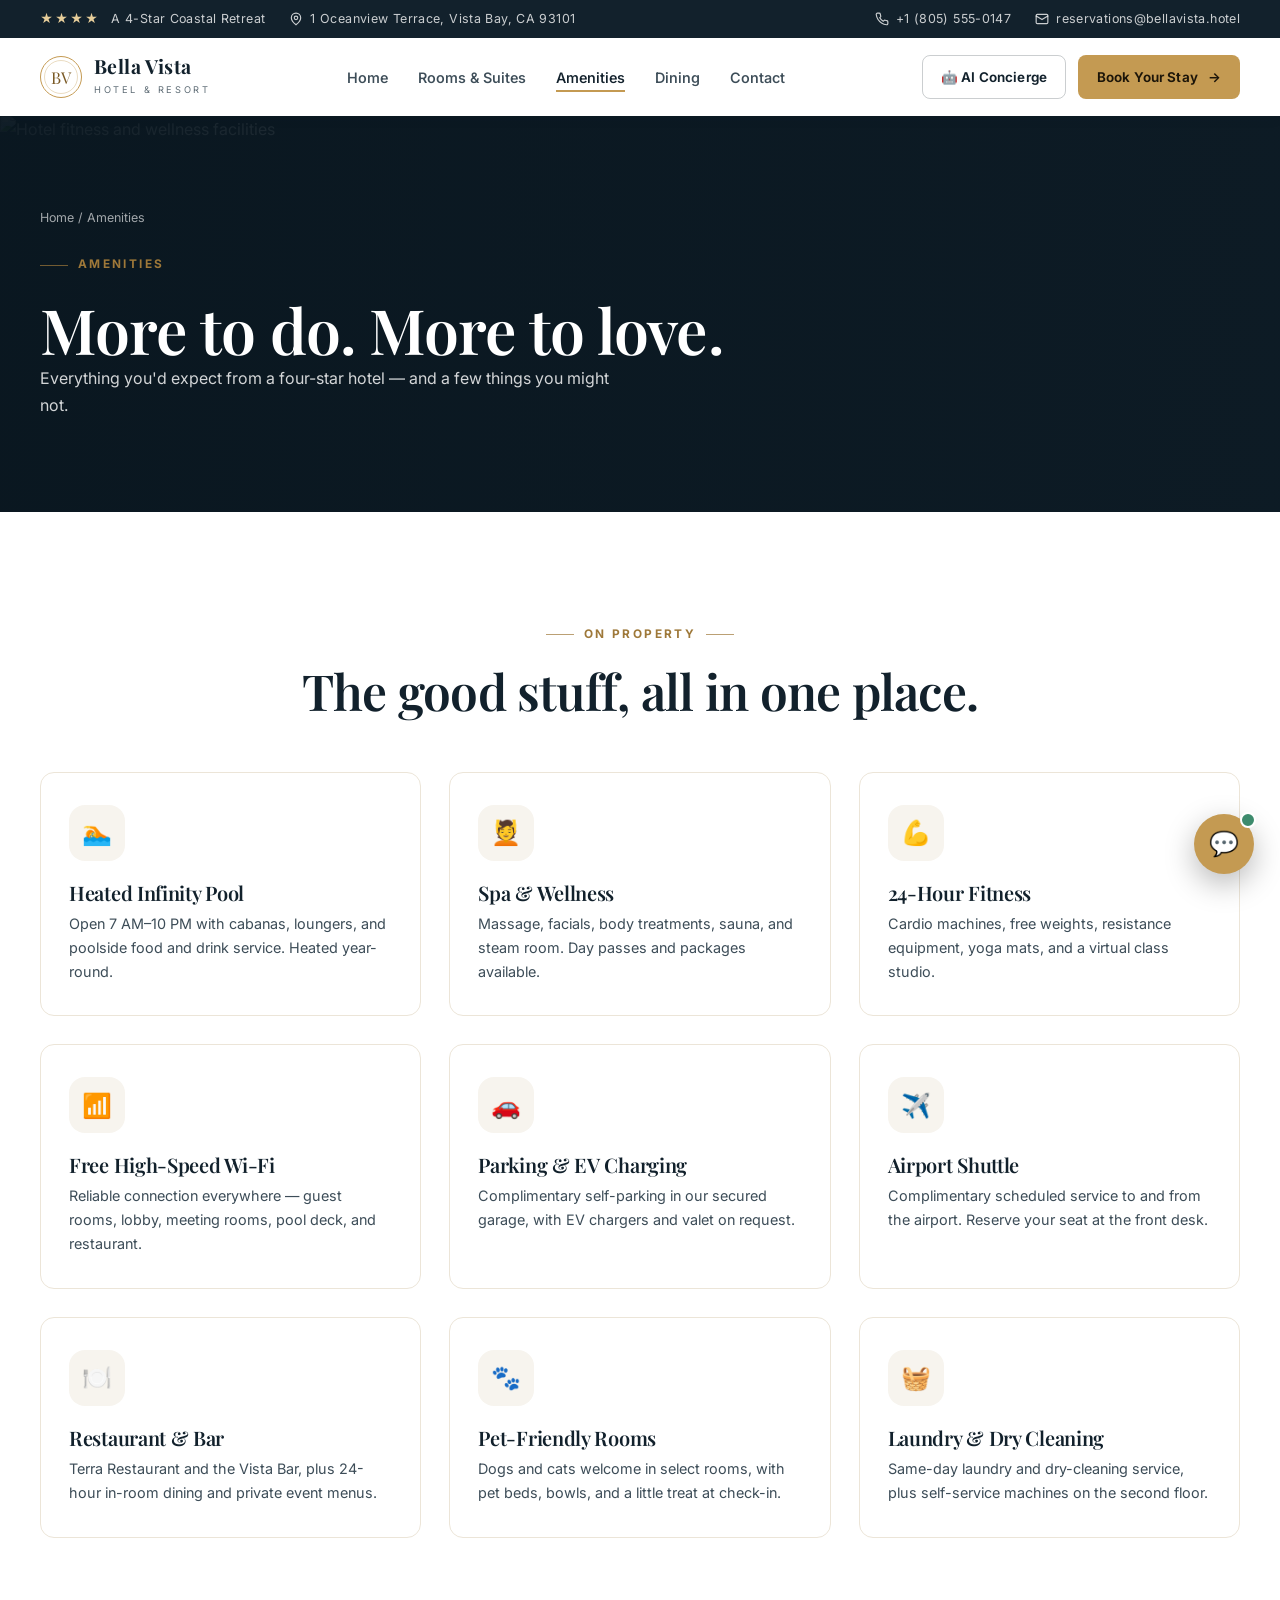
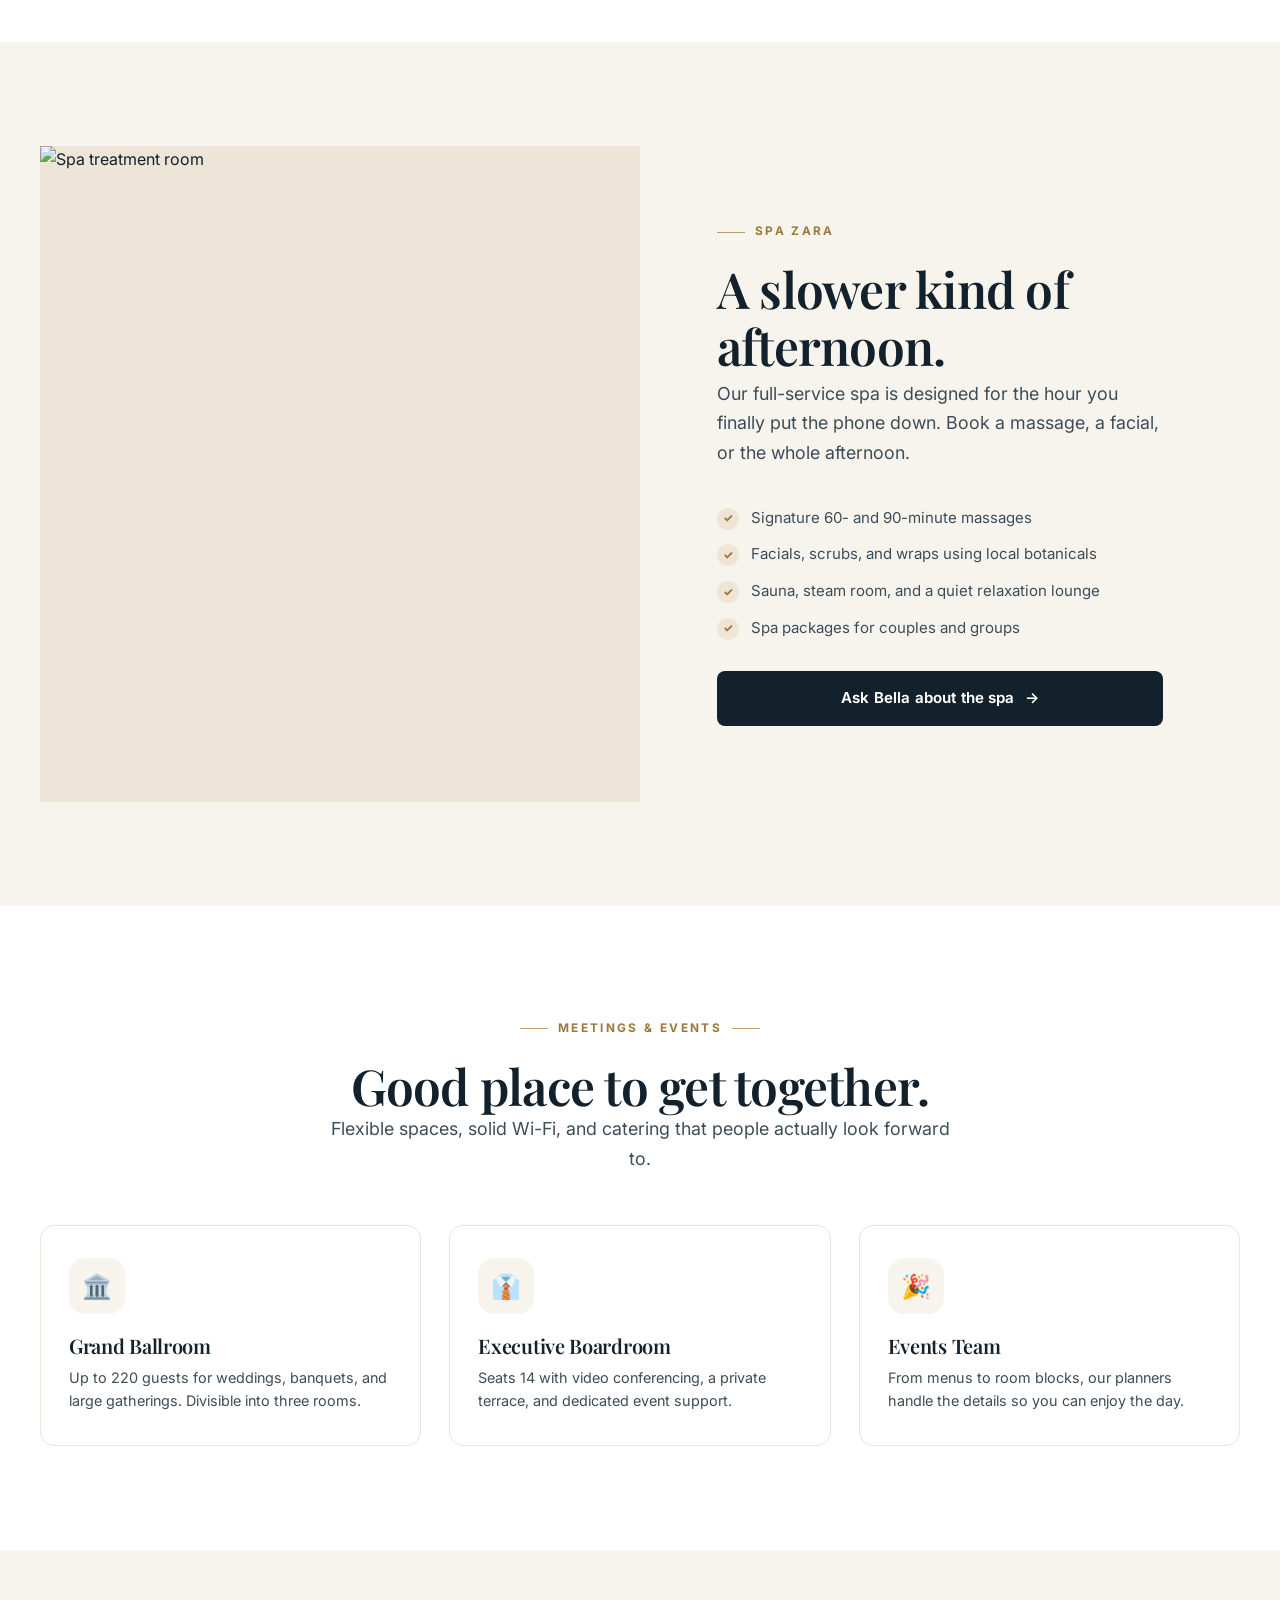
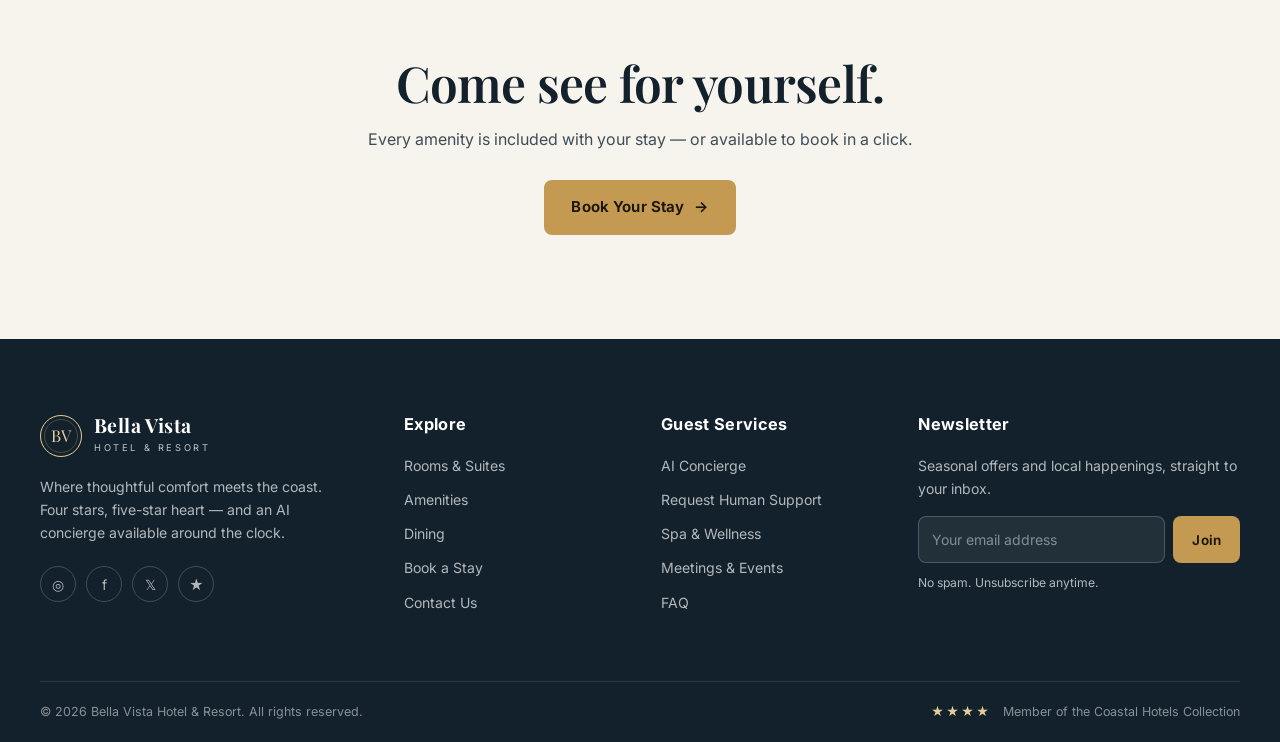
==== amenities.html @ 5a80ec60 "Build Bella Vista 4-star hotel site with AI concierge and booking wizard" ====
<!DOCTYPE html>
<html lang="en">
<head>
  <meta charset="UTF-8">
  <meta name="viewport" content="width=device-width, initial-scale=1.0">
  <meta name="description" content="Bella Vista amenities: infinity pool, spa, fitness, dining, free Wi-Fi, parking, shuttle and more.">
  <meta name="theme-color" content="#12212c">
  <title>Amenities | Bella Vista Hotel</title>
  <link rel="preconnect" href="https://fonts.googleapis.com">
  <link rel="preconnect" href="https://fonts.gstatic.com" crossorigin>
  <link href="https://fonts.googleapis.com/css2?family=Inter:wght@400;500;600;700&family=Playfair+Display:ital,wght@0,500;0,600;0,700;1,500&display=swap" rel="stylesheet">
  <link rel="stylesheet" href="css/styles.css">
</head>
<body>

  <div id="site-header"></div>

  <main>
    <section class="page-hero">
      <div class="page-hero__media"><img src="https://images.unsplash.com/photo-1571902943202-507ec2618e8f?auto=format&fit=crop&w=2000&q=80" alt="Hotel fitness and wellness facilities"></div>
      <div class="wrap">
        <div class="breadcrumb"><a href="index.html">Home</a> / Amenities</div>
        <span class="eyebrow">Amenities</span>
        <h1>More to do. More to love.</h1>
        <p>Everything you'd expect from a four-star hotel — and a few things you might not.</p>
      </div>
    </section>

    <section class="section">
      <div class="wrap">
        <div class="section-head section-head--center reveal">
          <span class="eyebrow eyebrow--center">On property</span>
          <h2 class="section-title">The good stuff, all in one place.</h2>
        </div>
        <div class="grid grid--3">
          <div class="amenity-card reveal"><div class="ico">🏊</div><h3>Heated Infinity Pool</h3><p>Open 7 AM–10 PM with cabanas, loungers, and poolside food and drink service. Heated year-round.</p></div>
          <div class="amenity-card reveal"><div class="ico">💆</div><h3>Spa &amp; Wellness</h3><p>Massage, facials, body treatments, sauna, and steam room. Day passes and packages available.</p></div>
          <div class="amenity-card reveal"><div class="ico">💪</div><h3>24-Hour Fitness</h3><p>Cardio machines, free weights, resistance equipment, yoga mats, and a virtual class studio.</p></div>
          <div class="amenity-card reveal"><div class="ico">📶</div><h3>Free High-Speed Wi-Fi</h3><p>Reliable connection everywhere — guest rooms, lobby, meeting rooms, pool deck, and restaurant.</p></div>
          <div class="amenity-card reveal"><div class="ico">🚗</div><h3>Parking &amp; EV Charging</h3><p>Complimentary self-parking in our secured garage, with EV chargers and valet on request.</p></div>
          <div class="amenity-card reveal"><div class="ico">✈️</div><h3>Airport Shuttle</h3><p>Complimentary scheduled service to and from the airport. Reserve your seat at the front desk.</p></div>
          <div class="amenity-card reveal"><div class="ico">🍽️</div><h3>Restaurant &amp; Bar</h3><p>Terra Restaurant and the Vista Bar, plus 24-hour in-room dining and private event menus.</p></div>
          <div class="amenity-card reveal"><div class="ico">🐾</div><h3>Pet-Friendly Rooms</h3><p>Dogs and cats welcome in select rooms, with pet beds, bowls, and a little treat at check-in.</p></div>
          <div class="amenity-card reveal"><div class="ico">🧺</div><h3>Laundry &amp; Dry Cleaning</h3><p>Same-day laundry and dry-cleaning service, plus self-service machines on the second floor.</p></div>
        </div>
      </div>
    </section>

    <section class="section section--cream">
      <div class="wrap split">
        <div class="split__media reveal"><img src="https://images.unsplash.com/photo-1544148103-0773bf10d330?auto=format&fit=crop&w=1400&q=80" alt="Spa treatment room"></div>
        <div class="split__body reveal">
          <span class="eyebrow">Spa Zara</span>
          <h2 class="section-title">A slower kind of afternoon.</h2>
          <p class="lead">Our full-service spa is designed for the hour you finally put the phone down. Book a massage, a facial, or the whole afternoon.</p>
          <ul class="check-list">
            <li>Signature 60- and 90-minute massages</li>
            <li>Facials, scrubs, and wraps using local botanicals</li>
            <li>Sauna, steam room, and a quiet relaxation lounge</li>
            <li>Spa packages for couples and groups</li>
          </ul>
          <button class="btn btn--ink" data-chat-open>Ask Bella about the spa <span class="arrow">→</span></button>
        </div>
      </div>
    </section>

    <section class="section">
      <div class="wrap">
        <div class="section-head section-head--center reveal">
          <span class="eyebrow eyebrow--center">Meetings &amp; events</span>
          <h2 class="section-title">Good place to get together.</h2>
          <p class="lead mx-auto">Flexible spaces, solid Wi-Fi, and catering that people actually look forward to.</p>
        </div>
        <div class="grid grid--3">
          <div class="amenity-card reveal"><div class="ico">🏛️</div><h3>Grand Ballroom</h3><p>Up to 220 guests for weddings, banquets, and large gatherings. Divisible into three rooms.</p></div>
          <div class="amenity-card reveal"><div class="ico">👔</div><h3>Executive Boardroom</h3><p>Seats 14 with video conferencing, a private terrace, and dedicated event support.</p></div>
          <div class="amenity-card reveal"><div class="ico">🎉</div><h3>Events Team</h3><p>From menus to room blocks, our planners handle the details so you can enjoy the day.</p></div>
        </div>
      </div>
    </section>

    <section class="section cta-band">
      <div class="wrap reveal">
        <h2 class="section-title">Come see for yourself.</h2>
        <p>Every amenity is included with your stay — or available to book in a click.</p>
        <a href="booking.html" class="btn btn--gold">Book Your Stay <span class="arrow">→</span></a>
      </div>
    </section>
  </main>

  <div id="site-footer"></div>
  <script src="js/site.js"></script>
  <script src="js/chat.js"></script>
</body>
</html>
---- css/styles.css ----
/* ==========================================================================
   Bella Vista Hotel — Core Stylesheet
   Standalone, dependency-free. Tweak the tokens in :root to rebrand.
   ========================================================================== */

:root {
  /* Brand palette */
  --ink: #12212c;
  --ink-soft: #3d4d58;
  --muted: #5f6d76;
  --gold: #c49a52;
  --gold-light: #e6cd9a;
  --gold-dark: #9e7839;
  --cream: #f7f4ee;
  --cream-dark: #ece5d8;
  --white: #ffffff;
  --teal: #3f6f73;
  --teal-dark: #285055;
  --danger: #b4483f;
  --success: #3d8b6d;

  /* Structure */
  --shadow-sm: 0 2px 12px rgba(18, 33, 44, .07);
  --shadow-md: 0 12px 40px rgba(18, 33, 44, .12);
  --shadow-lg: 0 28px 70px rgba(18, 33, 44, .18);
  --radius: 14px;
  --radius-sm: 8px;
  --wrap: 1200px;
  --nav-h: 78px;

  /* Type */
  --serif: "Playfair Display", "Iowan Old Style", Georgia, "Times New Roman", serif;
  --sans: "Inter", -apple-system, BlinkMacSystemFont, "Segoe UI", Roboto, Helvetica, Arial, sans-serif;
}

/* ---------- Reset & base ---------- */
*, *::before, *::after { box-sizing: border-box; }
html { scroll-behavior: smooth; scroll-padding-top: var(--nav-h); }
body {
  margin: 0;
  font-family: var(--sans);
  color: var(--ink);
  background: var(--white);
  line-height: 1.65;
  -webkit-font-smoothing: antialiased;
}
img { display: block; max-width: 100%; height: auto; }
a { color: inherit; text-decoration: none; }
button, input, select, textarea { font: inherit; color: inherit; }
button { cursor: pointer; }
ul { margin: 0; padding: 0; list-style: none; }
:focus-visible { outline: 3px solid var(--gold); outline-offset: 3px; }

.wrap { width: min(calc(100% - 48px), var(--wrap)); margin-inline: auto; }
.section { padding: 104px 0; }
.section--tight { padding: 76px 0; }
.section--cream { background: var(--cream); }
.section--ink { background: var(--ink); color: var(--white); }
.section--ink .eyebrow { color: var(--gold-light); }
.section--ink .section-title { color: var(--white); }
.section--ink p { color: rgba(255,255,255,.74); }

/* ---------- Typography ---------- */
h1, h2, h3, h4, .serif { font-family: var(--serif); font-weight: 600; line-height: 1.16; margin: 0; letter-spacing: -.015em; }
h1 { font-size: clamp(2.8rem, 6vw, 5rem); }
h2 { font-size: clamp(2rem, 4vw, 3.1rem); }
h3 { font-size: 1.5rem; }
h4 { font-size: 1.18rem; }
p { margin: 0 0 1rem; }
.eyebrow {
  display: inline-flex; align-items: center; gap: 10px;
  font-size: .74rem; font-weight: 700; letter-spacing: .2em; text-transform: uppercase;
  color: var(--gold-dark); margin-bottom: 18px;
}
.eyebrow::before { content: ""; width: 28px; height: 1px; background: currentColor; opacity: .7; }
.eyebrow--center::after { content: ""; width: 28px; height: 1px; background: currentColor; opacity: .7; }
.lead { font-size: 1.12rem; color: var(--ink-soft); max-width: 640px; }
.text-center { text-align: center; }
.mx-auto { margin-inline: auto; }
.section-head { max-width: 680px; margin-bottom: 52px; }
.section-head--center { margin-inline: auto; text-align: center; }
.section-title { color: var(--ink); }

/* ---------- Buttons ---------- */
.btn {
  display: inline-flex; align-items: center; justify-content: center; gap: 10px;
  padding: 14px 26px; border-radius: var(--radius-sm); border: 1px solid transparent;
  font-weight: 650; font-size: .94rem; letter-spacing: .01em;
  transition: transform .2s ease, box-shadow .2s ease, background .2s ease, color .2s ease, border-color .2s ease;
  white-space: nowrap;
}
.btn:hover { transform: translateY(-2px); }
.btn--gold { background: var(--gold); color: #1c1509; }
.btn--gold:hover { background: var(--gold-light); box-shadow: 0 10px 26px rgba(196,154,82,.38); }
.btn--ink { background: var(--ink); color: #fff; }
.btn--ink:hover { background: var(--teal-dark); box-shadow: var(--shadow-md); }
.btn--outline { border-color: rgba(18,33,44,.22); background: transparent; color: var(--ink); }
.btn--outline:hover { border-color: var(--gold); color: var(--gold-dark); }
.btn--light { background: #fff; color: var(--ink); }
.btn--light:hover { box-shadow: var(--shadow-md); }
.btn--ghost-light { border-color: rgba(255,255,255,.45); color: #fff; background: transparent; }
.btn--ghost-light:hover { background: rgba(255,255,255,.12); }
.btn--block { width: 100%; }
.btn--sm { padding: 10px 18px; font-size: .84rem; }
.btn .arrow { transition: transform .2s ease; }
.btn:hover .arrow { transform: translateX(4px); }

/* ---------- Header ---------- */
.site-header { position: sticky; top: 0; z-index: 100; background: var(--white); box-shadow: var(--shadow-sm); }
.topbar { background: var(--ink); color: rgba(255,255,255,.78); font-size: .78rem; letter-spacing: .03em; }
.topbar .wrap { display: flex; align-items: center; justify-content: space-between; min-height: 38px; gap: 16px; }
.topbar a:hover { color: var(--gold-light); }
.topbar-list { display: flex; align-items: center; gap: 24px; }
.topbar-list span, .topbar-list a { display: inline-flex; align-items: center; gap: 7px; }
.topbar .stars { color: var(--gold-light); letter-spacing: 2px; }
.navbar { height: var(--nav-h); display: flex; align-items: center; justify-content: space-between; gap: 24px; }
.logo { display: inline-flex; align-items: center; gap: 12px; flex-shrink: 0; }
.logo-mark {
  width: 42px; height: 42px; border: 1.5px solid var(--gold); border-radius: 50%;
  display: grid; place-items: center; font-family: var(--serif); font-size: 1.02rem; color: #7a5a26;
  position: relative;
}
.logo-mark::after { content: ""; position: absolute; inset: 3px; border: 1px solid rgba(196,154,82,.35); border-radius: 50%; }
.logo-text strong { display: block; font-family: var(--serif); font-size: 1.22rem; line-height: 1; letter-spacing: .02em; }
.logo-text small { display: block; font-size: .58rem; letter-spacing: .28em; text-transform: uppercase; color: var(--muted); margin-top: 5px; }
.nav-links { display: flex; align-items: center; gap: 30px; }
.nav-links a { font-size: .9rem; font-weight: 550; color: var(--ink-soft); position: relative; padding: 6px 0; }
.nav-links a::after { content: ""; position: absolute; left: 0; bottom: 0; height: 2px; width: 0; background: var(--gold); transition: width .25s ease; }
.nav-links a:hover, .nav-links a.active { color: var(--ink); }
.nav-links a:hover::after, .nav-links a.active::after { width: 100%; }
.nav-actions { display: flex; align-items: center; gap: 12px; }
.nav-toggle { display: none; background: none; border: 0; padding: 8px; }
.nav-toggle span { display: block; width: 24px; height: 2px; background: var(--ink); margin: 5px 0; transition: .25s; }

/* ---------- Hero ---------- */
.hero { position: relative; min-height: 660px; display: flex; align-items: center; color: #fff; overflow: hidden; }
.hero__media { position: absolute; inset: 0; z-index: 0; }
.hero__media img { width: 100%; height: 100%; object-fit: cover; }
.hero__media::after { content: ""; position: absolute; inset: 0; background: linear-gradient(90deg, rgba(9,22,31,.82) 0%, rgba(9,22,31,.5) 48%, rgba(9,22,31,.18) 100%), linear-gradient(0deg, rgba(9,22,31,.5), transparent 55%); }
.hero__inner { position: relative; z-index: 1; width: 100%; padding: 90px 0 150px; }
.hero h1 { max-width: 760px; color: #fff; text-shadow: 0 2px 20px rgba(0,0,0,.2); }
.hero h1 em { font-style: italic; color: var(--gold-light); }
.hero .lead { color: rgba(255,255,255,.85); margin: 22px 0 32px; max-width: 560px; }
.hero .eyebrow { color: var(--gold-light); }
.hero-actions { display: flex; align-items: center; gap: 14px; flex-wrap: wrap; }
.hero-note { display: inline-flex; align-items: center; gap: 10px; margin-top: 26px; font-size: .84rem; color: rgba(255,255,255,.82); }

/* Quick booking bar */
.bookbar { position: relative; z-index: 3; margin-top: -74px; }
.bookbar__card {
  background: #fff; border-radius: var(--radius); box-shadow: var(--shadow-lg);
  padding: 26px 30px; display: grid; grid-template-columns: 1fr 1fr 1fr 1.15fr auto; gap: 22px; align-items: end;
}
.field { display: flex; flex-direction: column; gap: 7px; min-width: 0; }
.field label { font-size: .72rem; font-weight: 700; text-transform: uppercase; letter-spacing: .12em; color: var(--muted); }
.field input, .field select, .field textarea {
  width: 100%; border: 1px solid var(--cream-dark); background: var(--cream); border-radius: var(--radius-sm);
  padding: 12px 14px; font-size: .92rem; outline: none; transition: border-color .2s, box-shadow .2s, background .2s;
}
.field input:focus, .field select:focus, .field textarea:focus { border-color: var(--gold); background: #fff; box-shadow: 0 0 0 3px rgba(196,154,82,.14); }
.field select { appearance: none; background-image: url("data:image/svg+xml,%3Csvg xmlns='http://www.w3.org/2000/svg' width='12' height='8' viewBox='0 0 12 8'%3E%3Cpath d='M1 1l5 5 5-5' stroke='%237b8891' stroke-width='1.6' fill='none'/%3E%3C/svg%3E"); background-repeat: no-repeat; background-position: right 14px center; padding-right: 36px; }

/* ---------- Feature/value strip ---------- */
.value-strip { display: grid; grid-template-columns: repeat(4, 1fr); gap: 0; border: 1px solid var(--cream-dark); border-radius: var(--radius); overflow: hidden; }
.value-item { padding: 30px 26px; display: flex; align-items: center; gap: 16px; border-right: 1px solid var(--cream-dark); }
.value-item:last-child { border-right: 0; }
.value-item .ico { width: 46px; height: 46px; flex: 0 0 46px; border-radius: 50%; display: grid; place-items: center; background: rgba(196,154,82,.12); color: var(--gold-dark); font-size: 1.2rem; }
.value-item strong { display: block; font-size: .95rem; }
.value-item small { color: var(--muted); font-size: .78rem; }

/* ---------- Room cards ---------- */
.grid { display: grid; gap: 28px; }
.grid--3 { grid-template-columns: repeat(3, 1fr); }
.grid--2 { grid-template-columns: repeat(2, 1fr); }
.grid--4 { grid-template-columns: repeat(4, 1fr); }
.room-card { background: #fff; border: 1px solid var(--cream-dark); border-radius: var(--radius); overflow: hidden; box-shadow: var(--shadow-sm); transition: transform .3s ease, box-shadow .3s ease; display: flex; flex-direction: column; }
.room-card:hover { transform: translateY(-6px); box-shadow: var(--shadow-md); }
.room-card__media { position: relative; height: 230px; overflow: hidden; background: var(--cream-dark); }
.room-card__media img { width: 100%; height: 100%; object-fit: cover; transition: transform .6s ease; }
.room-card:hover .room-card__media img { transform: scale(1.06); }
.room-tag { position: absolute; top: 14px; left: 14px; background: rgba(18,33,44,.86); color: #fff; font-size: .68rem; letter-spacing: .1em; text-transform: uppercase; padding: 7px 11px; border-radius: 30px; backdrop-filter: blur(6px); }
.room-tag--gold { background: var(--gold); color: #1c1509; }
.room-card__body { padding: 24px; display: flex; flex-direction: column; flex: 1; }
.room-card__meta { display: flex; align-items: center; gap: 16px; color: var(--muted); font-size: .78rem; margin: 12px 0 14px; flex-wrap: wrap; }
.room-card__meta span { display: inline-flex; align-items: center; gap: 6px; }
.room-card__body p { color: var(--ink-soft); font-size: .9rem; }
.room-features { display: flex; flex-wrap: wrap; gap: 8px; margin: 4px 0 20px; }
.room-features li { font-size: .72rem; color: var(--teal-dark); background: rgba(63,111,115,.09); padding: 5px 10px; border-radius: 20px; }
.room-card__foot { margin-top: auto; padding-top: 18px; border-top: 1px solid var(--cream-dark); display: flex; align-items: end; justify-content: space-between; gap: 12px; }
.price small { display: block; font-size: .72rem; color: var(--muted); }
.price strong { font-family: var(--serif); font-size: 1.65rem; color: var(--ink); line-height: 1; }
.price strong span { font-family: var(--sans); font-size: .78rem; font-weight: 500; color: var(--muted); }

/* ---------- Amenities ---------- */
.amenity-card { background: #fff; border: 1px solid var(--cream-dark); border-radius: var(--radius); padding: 32px 28px; transition: .3s; }
.amenity-card:hover { border-color: var(--gold-light); transform: translateY(-4px); box-shadow: var(--shadow-md); }
.amenity-card .ico { width: 56px; height: 56px; border-radius: 16px; display: grid; place-items: center; background: var(--cream); color: var(--gold-dark); font-size: 1.5rem; margin-bottom: 20px; }
.amenity-card h3 { font-size: 1.25rem; margin-bottom: 8px; }
.amenity-card p { color: var(--ink-soft); font-size: .9rem; margin: 0; }

/* Split feature */
.split { display: grid; grid-template-columns: 1fr 1fr; gap: 0; align-items: stretch; }
.split__media { min-height: 460px; position: relative; overflow: hidden; background: var(--cream-dark); }
.split__media img { position: absolute; inset: 0; width: 100%; height: 100%; object-fit: cover; }
.split__body { padding: clamp(40px, 6vw, 84px); display: flex; flex-direction: column; justify-content: center; }
.split__body .lead { margin-top: 4px; }
.check-list { margin: 22px 0 30px; display: grid; gap: 12px; }
.check-list li { display: flex; gap: 12px; align-items: flex-start; color: var(--ink-soft); font-size: .94rem; }
.check-list li::before { content: "✓"; flex: 0 0 22px; height: 22px; border-radius: 50%; background: rgba(196,154,82,.16); color: var(--gold-dark); display: grid; place-items: center; font-size: .72rem; font-weight: 800; margin-top: 2px; }

/* ---------- Stats ---------- */
.stats { display: grid; grid-template-columns: repeat(4, 1fr); gap: 20px; text-align: center; }
.stat strong { font-family: var(--serif); font-size: 2.8rem; color: var(--gold-light); display: block; line-height: 1; }
.stat span { font-size: .78rem; text-transform: uppercase; letter-spacing: .14em; color: rgba(255,255,255,.7); }

/* ---------- Testimonials ---------- */
.testimonial-slider { position: relative; max-width: 820px; margin-inline: auto; }
.testimonial { display: none; text-align: center; padding: 20px; }
.testimonial.is-active { display: block; animation: fadeUp .5s ease; }
.testimonial .quote-mark { font-family: var(--serif); font-size: 4rem; color: var(--gold-light); line-height: .6; }
.testimonial blockquote { font-family: var(--serif); font-size: clamp(1.2rem, 2.4vw, 1.7rem); font-style: italic; margin: 18px 0 26px; color: #fff; }
.testimonial .who { display: flex; align-items: center; justify-content: center; gap: 14px; }
.testimonial .avatar { width: 48px; height: 48px; border-radius: 50%; background: var(--gold); color: #1c1509; display: grid; place-items: center; font-weight: 700; font-family: var(--serif); }
.testimonial .who strong { display: block; font-size: .92rem; }
.testimonial .who small { color: rgba(255,255,255,.6); font-size: .78rem; }
.slider-dots { display: flex; justify-content: center; gap: 10px; margin-top: 34px; }
.slider-dots button { width: 9px; height: 9px; border-radius: 50%; border: 0; background: rgba(255,255,255,.3); padding: 0; transition: .25s; }
.slider-dots button.is-active { background: var(--gold); width: 26px; border-radius: 5px; }

/* ---------- Concierge / AI band ---------- */
.concierge { background: linear-gradient(135deg, var(--teal-dark), var(--ink)); color: #fff; position: relative; overflow: hidden; }
.concierge::before { content: ""; position: absolute; width: 420px; height: 420px; border-radius: 50%; background: radial-gradient(circle, rgba(196,154,82,.16), transparent 68%); right: -80px; top: -120px; }
.concierge .wrap { position: relative; display: grid; grid-template-columns: 1fr 1fr; gap: 60px; align-items: center; }
.chat-preview { background: rgba(255,255,255,.06); border: 1px solid rgba(255,255,255,.16); border-radius: 18px; padding: 20px; backdrop-filter: blur(10px); box-shadow: var(--shadow-lg); }
.chat-preview__head { display: flex; align-items: center; gap: 12px; padding-bottom: 14px; border-bottom: 1px solid rgba(255,255,255,.12); margin-bottom: 16px; }
.bot-avatar { width: 38px; height: 38px; border-radius: 50%; background: var(--gold); color: #1c1509; display: grid; place-items: center; font-weight: 800; flex-shrink: 0; }
.chat-preview__head strong { display: block; font-size: .9rem; }
.chat-preview__head small { color: var(--success); font-size: .7rem; display: flex; align-items: center; gap: 5px; }
.chat-preview__head small::before { content: ""; width: 6px; height: 6px; border-radius: 50%; background: var(--success); }
.bubble { max-width: 82%; padding: 11px 15px; border-radius: 14px; font-size: .86rem; margin-bottom: 10px; line-height: 1.5; }
.bubble--bot { background: rgba(255,255,255,.12); border-bottom-left-radius: 4px; }
.bubble--user { background: var(--gold); color: #1c1509; margin-left: auto; border-bottom-right-radius: 4px; font-weight: 500; }
.concierge .feature-line { display: flex; align-items: center; gap: 12px; margin: 12px 0; color: rgba(255,255,255,.86); font-size: .92rem; }
.concierge .feature-line span { color: var(--gold-light); }

/* ---------- CTA banner ---------- */
.cta-band { background: var(--cream); text-align: center; }
.cta-band h2 { margin-bottom: 14px; }
.cta-band p { color: var(--ink-soft); margin-bottom: 28px; }

/* ---------- Forms ---------- */
.form-card { background: #fff; border: 1px solid var(--cream-dark); border-radius: var(--radius); padding: 36px; box-shadow: var(--shadow-sm); }
.form-card h2 { font-size: 1.5rem; }
.confirm-card h2 { font-size: 2.2rem; }
.form-row { display: grid; grid-template-columns: 1fr 1fr; gap: 18px; }
.form-row--3 { grid-template-columns: repeat(3, 1fr); }
.form-group { margin-bottom: 18px; }
.form-group label { display: block; font-size: .78rem; font-weight: 700; text-transform: uppercase; letter-spacing: .1em; color: var(--ink-soft); margin-bottom: 8px; }
.form-group input, .form-group select, .form-group textarea {
  width: 100%; border: 1px solid var(--cream-dark); border-radius: var(--radius-sm); background: var(--cream);
  padding: 12px 14px; outline: none; transition: .2s;
}
.form-group textarea { min-height: 130px; resize: vertical; }
.form-group input:focus, .form-group select:focus, .form-group textarea:focus { border-color: var(--gold); background: #fff; box-shadow: 0 0 0 3px rgba(196,154,82,.13); }
.form-hint { font-size: .76rem; color: var(--muted); margin-top: 6px; }
.form-error { color: var(--danger); font-size: .78rem; margin-top: 6px; display: none; }
.form-group.has-error input, .form-group.has-error select, .form-group.has-error textarea { border-color: var(--danger); background: #fff7f6; }
.form-group.has-error .form-error { display: block; }
.checkbox { display: flex; gap: 10px; align-items: flex-start; font-size: .84rem; color: var(--ink-soft); }
.checkbox input { margin-top: 3px; accent-color: var(--gold); }

/* ---------- Booking wizard ---------- */
.steps { display: flex; align-items: center; justify-content: center; gap: 8px; margin: 0 auto 40px; flex-wrap: wrap; }
.step { display: flex; align-items: center; gap: 9px; color: var(--muted); font-size: .8rem; font-weight: 650; }
.step b { width: 28px; height: 28px; border-radius: 50%; display: grid; place-items: center; background: var(--cream-dark); color: var(--muted); font-size: .78rem; }
.step.is-active { color: var(--ink); }
.step.is-active b { background: var(--gold); color: #1c1509; }
.step.is-done b { background: var(--success); color: #fff; }
.step-line { width: 36px; height: 1px; background: var(--cream-dark); }
.wizard { max-width: 920px; margin-inline: auto; }
.wizard-panel { display: none; }
.wizard-panel.is-active { display: block; animation: fadeUp .35s ease; }
.room-choice { display: grid; gap: 12px; margin-top: 8px; }
.room-choice label { display: flex; gap: 16px; align-items: center; border: 1px solid var(--cream-dark); border-radius: var(--radius-sm); padding: 14px 16px; cursor: pointer; transition: .2s; }
.room-choice label:hover { border-color: var(--gold-light); background: var(--cream); }
.room-choice label:has(input:checked) { border-color: var(--gold); background: rgba(196,154,82,.07); box-shadow: 0 0 0 2px rgba(196,154,82,.16); }
.room-choice input { accent-color: var(--gold); width: 18px; height: 18px; }
.room-choice img { width: 76px; height: 60px; object-fit: cover; border-radius: 6px; }
.room-choice .rc-info { flex: 1; }
.room-choice .rc-info strong { display: block; font-size: .95rem; }
.room-choice .rc-info small { color: var(--muted); }
.room-choice .rc-price { font-family: var(--serif); font-size: 1.25rem; color: var(--gold-dark); white-space: nowrap; }
.wizard-actions { display: flex; justify-content: space-between; gap: 12px; margin-top: 30px; padding-top: 24px; border-top: 1px solid var(--cream-dark); }
.summary-box { background: var(--cream); border-radius: var(--radius-sm); padding: 20px 22px; margin-bottom: 22px; }
.summary-box h4 { margin-bottom: 12px; }
.summary-line { display: flex; justify-content: space-between; padding: 6px 0; font-size: .88rem; border-bottom: 1px dashed var(--cream-dark); }
.summary-line:last-child { border-bottom: 0; }
.summary-line span:first-child { color: var(--muted); }
.summary-line.total { font-size: 1.05rem; font-weight: 700; padding-top: 12px; }
.summary-line.total span:last-child { color: var(--gold-dark); font-family: var(--serif); font-size: 1.35rem; }
.confirm-card { text-align: center; padding: 48px 36px; }
.confirm-icon { width: 76px; height: 76px; border-radius: 50%; background: rgba(61,139,109,.12); color: var(--success); display: grid; place-items: center; font-size: 2rem; margin: 0 auto 20px; }
.ref-code { display: inline-block; font-family: monospace; font-size: 1.1rem; letter-spacing: .12em; background: var(--cream); border: 1px dashed var(--gold); color: var(--gold-dark); padding: 10px 18px; border-radius: 6px; margin: 12px 0 22px; }

/* ---------- Page hero (inner pages) ---------- */
.page-hero { position: relative; padding: 92px 0 78px; color: #fff; background: var(--ink); overflow: hidden; }
.page-hero__media { position: absolute; inset: 0; }
.page-hero__media img { width: 100%; height: 100%; object-fit: cover; opacity: .42; }
.page-hero__media::after { content: ""; position: absolute; inset: 0; background: linear-gradient(90deg, rgba(9,22,31,.9), rgba(9,22,31,.55)); }
.page-hero .wrap { position: relative; }
.page-hero h1 { font-size: clamp(2.4rem, 5vw, 3.9rem); }
.page-hero p { color: rgba(255,255,255,.82); max-width: 600px; }
.breadcrumb { font-size: .78rem; color: rgba(255,255,255,.62); margin-bottom: 18px; }
.breadcrumb a:hover { color: var(--gold-light); }

/* ---------- Dining ---------- */
.dining-card { position: relative; border-radius: var(--radius); overflow: hidden; min-height: 420px; display: flex; align-items: flex-end; color: #fff; padding: 36px; background: var(--ink); }
.dining-card img { position: absolute; inset: 0; width: 100%; height: 100%; object-fit: cover; transition: transform .7s ease; }
.dining-card:hover img { transform: scale(1.05); }
.dining-card::after { content: ""; position: absolute; inset: 0; background: linear-gradient(0deg, rgba(9,22,31,.9), rgba(9,22,31,.1) 70%); }
.dining-card__body { position: relative; z-index: 1; max-width: 460px; }
.dining-card__body h2 { font-size: 1.9rem; margin-bottom: 10px; }
.dining-card__body p { color: rgba(255,255,255,.8); font-size: .9rem; }
.dining-card__tag { position: absolute; top: 24px; right: 24px; z-index: 1; background: var(--gold); color: #1c1509; font-size: .68rem; letter-spacing: .1em; text-transform: uppercase; padding: 7px 12px; border-radius: 30px; font-weight: 700; }

/* ---------- Contact ---------- */
.contact-grid { display: grid; grid-template-columns: .85fr 1.15fr; gap: 48px; }
.info-card { display: flex; gap: 16px; margin-bottom: 26px; }
.info-card .ico { flex: 0 0 46px; height: 46px; border-radius: 50%; background: rgba(196,154,82,.13); color: var(--gold-dark); display: grid; place-items: center; font-size: 1.15rem; }
.info-card strong { display: block; margin-bottom: 3px; }
.info-card p, .info-card a { color: var(--ink-soft); font-size: .9rem; margin: 0; }
.info-card a:hover { color: var(--gold-dark); }
.map-frame { width: 100%; height: 260px; border: 0; border-radius: var(--radius); filter: grayscale(.25); }

/* ---------- Footer ---------- */
.site-footer { background: var(--ink); color: rgba(255,255,255,.68); padding: 76px 0 0; font-size: .88rem; }
.footer-grid { display: grid; grid-template-columns: 1.5fr 1fr 1fr 1.2fr; gap: 44px; padding-bottom: 56px; }
.site-footer .logo-text strong { color: #fff; }
.site-footer .logo-text small { color: rgba(255,255,255,.75); }
.site-footer .logo-mark { color: var(--gold-light); border-color: var(--gold-light); }
.footer-grid h3 { color: #fff; font-size: 1.02rem; margin-bottom: 20px; font-family: var(--sans); font-weight: 700; letter-spacing: .02em; }
.footer-grid ul li { margin-bottom: 11px; }
.footer-grid ul a:hover { color: var(--gold-light); }
.footer-newsletter p { margin-bottom: 16px; }
.footer-newsletter .input-row { display: flex; gap: 8px; }
.footer-newsletter input { flex: 1; min-width: 0; border: 1px solid rgba(255,255,255,.2); background: rgba(255,255,255,.07); color: #fff; border-radius: var(--radius-sm); padding: 11px 13px; outline: none; }
.footer-newsletter input::placeholder { color: rgba(255,255,255,.45); }
.footer-newsletter input:focus { border-color: var(--gold); }
.socials { display: flex; gap: 10px; margin-top: 22px; }
.socials a { width: 36px; height: 36px; border: 1px solid rgba(255,255,255,.2); border-radius: 50%; display: grid; place-items: center; transition: .2s; }
.socials a:hover { background: var(--gold); color: #1c1509; border-color: var(--gold); }
.footer-bottom { border-top: 1px solid rgba(255,255,255,.1); padding: 20px 0; display: flex; justify-content: space-between; gap: 16px; flex-wrap: wrap; font-size: .78rem; color: rgba(255,255,255,.5); }
.footer-bottom .stars { color: var(--gold-light); letter-spacing: 2px; }

/* ---------- Chat widget ---------- */
.chat-fab {
  position: fixed; right: 26px; bottom: 26px; z-index: 200; width: 60px; height: 60px; border-radius: 50%;
  background: var(--gold); color: #1c1509; border: 0; box-shadow: 0 10px 30px rgba(0,0,0,.28);
  display: grid; place-items: center; font-size: 1.5rem; transition: transform .25s, box-shadow .25s;
}
.chat-fab:hover { transform: scale(1.07); box-shadow: 0 14px 38px rgba(0,0,0,.34); }
.chat-fab .badge { position: absolute; top: -2px; right: -2px; width: 16px; height: 16px; border-radius: 50%; background: var(--success); border: 2px solid #fff; }
.chat-panel {
  position: fixed; right: 26px; bottom: 100px; z-index: 201; width: 370px; max-width: calc(100vw - 32px);
  height: 540px; max-height: calc(100vh - 130px); background: #fff; border-radius: 18px; box-shadow: var(--shadow-lg);
  display: none; flex-direction: column; overflow: hidden; border: 1px solid var(--cream-dark);
}
.chat-panel.is-open { display: flex; animation: popIn .25s ease; }
.chat-head { background: var(--ink); color: #fff; padding: 18px 18px; display: flex; align-items: center; gap: 12px; }
.chat-head .bot-avatar { width: 40px; height: 40px; }
.chat-head strong { display: block; font-size: .95rem; }
.chat-head small { color: #8fd4b6; font-size: .72rem; display: flex; align-items: center; gap: 6px; }
.chat-head small::before { content: ""; width: 6px; height: 6px; border-radius: 50%; background: #5fd39a; }
.chat-close { margin-left: auto; background: rgba(255,255,255,.1); border: 0; color: #fff; width: 30px; height: 30px; border-radius: 50%; font-size: 1rem; }
.chat-close:hover { background: rgba(255,255,255,.2); }
.chat-body { flex: 1; overflow-y: auto; padding: 18px; background: #faf8f4; display: flex; flex-direction: column; gap: 4px; }
.chat-body .bubble--bot { background: #fff; border: 1px solid var(--cream-dark); color: var(--ink); }
.chat-body .bubble--user { background: var(--ink); color: #fff; }
.chat-quick { display: flex; flex-wrap: wrap; gap: 8px; padding: 0 18px 12px; background: #faf8f4; }
.chat-quick button { border: 1px solid var(--gold); background: #fff; color: var(--gold-dark); border-radius: 20px; padding: 7px 13px; font-size: .76rem; font-weight: 600; transition: .2s; }
.chat-quick button:hover { background: var(--gold); color: #1c1509; }
.typing { display: flex; gap: 4px; padding: 12px 16px; background: #fff; border: 1px solid var(--cream-dark); border-radius: 14px; width: fit-content; }
.typing i { width: 6px; height: 6px; border-radius: 50%; background: var(--muted); animation: blink 1.2s infinite; }
.typing i:nth-child(2) { animation-delay: .2s; }
.typing i:nth-child(3) { animation-delay: .4s; }
.chat-foot { display: flex; gap: 8px; padding: 14px; border-top: 1px solid var(--cream-dark); background: #fff; }
.chat-foot input { flex: 1; min-width: 0; border: 1px solid var(--cream-dark); border-radius: 22px; padding: 11px 16px; outline: none; font-size: .88rem; }
.chat-foot input:focus { border-color: var(--gold); }
.chat-foot button { width: 42px; height: 42px; border-radius: 50%; border: 0; background: var(--gold); color: #1c1509; font-size: 1rem; flex-shrink: 0; }
.chat-booking-card { background: #fff; border: 1px solid var(--gold-light); border-radius: 12px; padding: 14px; margin: 6px 0; font-size: .82rem; }
.chat-booking-card strong { color: var(--gold-dark); }

/* ---------- Toast ---------- */
.toast { position: fixed; left: 50%; bottom: 28px; transform: translateX(-50%) translateY(20px); z-index: 300; background: var(--ink); color: #fff; padding: 13px 22px; border-radius: 30px; font-size: .86rem; box-shadow: var(--shadow-lg); opacity: 0; pointer-events: none; transition: .3s; }
.toast.is-show { opacity: 1; transform: translateX(-50%) translateY(0); }

/* ---------- Utilities ---------- */
.divider { height: 1px; background: var(--cream-dark); }
.img-cover { width: 100%; height: 100%; object-fit: cover; }
.img-fallback { background: linear-gradient(135deg, var(--cream-dark), var(--cream)); }

/* ---------- Animations ---------- */
@keyframes fadeUp { from { opacity: 0; transform: translateY(14px); } to { opacity: 1; transform: none; } }
@keyframes popIn { from { opacity: 0; transform: scale(.94) translateY(10px); } to { opacity: 1; transform: none; } }
@keyframes blink { 0%, 60%, 100% { opacity: .3; transform: translateY(0); } 30% { opacity: 1; transform: translateY(-3px); } }
.reveal { opacity: 0; transform: translateY(22px); transition: opacity .6s ease, transform .6s ease; }
.reveal.is-visible { opacity: 1; transform: none; }

/* ---------- Responsive ---------- */
@media (max-width: 1080px) {
  .grid--4, .value-strip, .stats { grid-template-columns: repeat(2, 1fr); }
  .value-item:nth-child(2) { border-right: 0; }
  .value-item:nth-child(-n+2) { border-bottom: 1px solid var(--cream-dark); }
  .grid--3 { grid-template-columns: repeat(2, 1fr); }
  .bookbar__card { grid-template-columns: 1fr 1fr; }
  .bookbar__card .btn { grid-column: 1 / -1; }
}
@media (max-width: 860px) {
  .nav-toggle { display: block; }
  .nav-links { position: absolute; top: 100%; left: 0; right: 0; background: #fff; flex-direction: column; align-items: stretch; gap: 0; padding: 10px 24px 20px; box-shadow: var(--shadow-md); display: none; }
  .nav-links.is-open { display: flex; }
  .nav-links a { padding: 12px 0; border-bottom: 1px solid var(--cream-dark); }
  .nav-actions .btn { display: none; }
  .topbar-list span:first-child { display: none; }
  .grid--3, .grid--2, .split, .concierge .wrap, .contact-grid, .footer-grid { grid-template-columns: 1fr; }
  .split__media { min-height: 320px; }
  .form-row, .form-row--3 { grid-template-columns: 1fr; }
  .concierge .wrap { gap: 36px; }
  .footer-grid { gap: 32px; }
}
@media (max-width: 560px) {
  .wrap { width: min(calc(100% - 32px), var(--wrap)); }
  .section { padding: 70px 0; }
  .bookbar__card { grid-template-columns: 1fr; padding: 22px; }
  .grid--4, .value-strip, .stats { grid-template-columns: 1fr; }
  .value-item { border-right: 0; border-bottom: 1px solid var(--cream-dark); }
  .value-item:last-child { border-bottom: 0; }
  .hero { min-height: 600px; }
  .hero__inner { padding: 70px 0 160px; }
  .chat-panel { right: 8px; bottom: 84px; width: calc(100vw - 16px); height: 60vh; }
  .chat-fab { right: 18px; bottom: 18px; }
  .steps { gap: 4px; }
  .step span { display: none; }
  .form-card { padding: 22px; }
  .wizard-actions { flex-direction: column-reverse; }
  .wizard-actions .btn { width: 100%; }
}
@media (prefers-reduced-motion: reduce) {
  *, *::before, *::after { animation-duration: .01ms !important; transition-duration: .01ms !important; scroll-behavior: auto !important; }
}
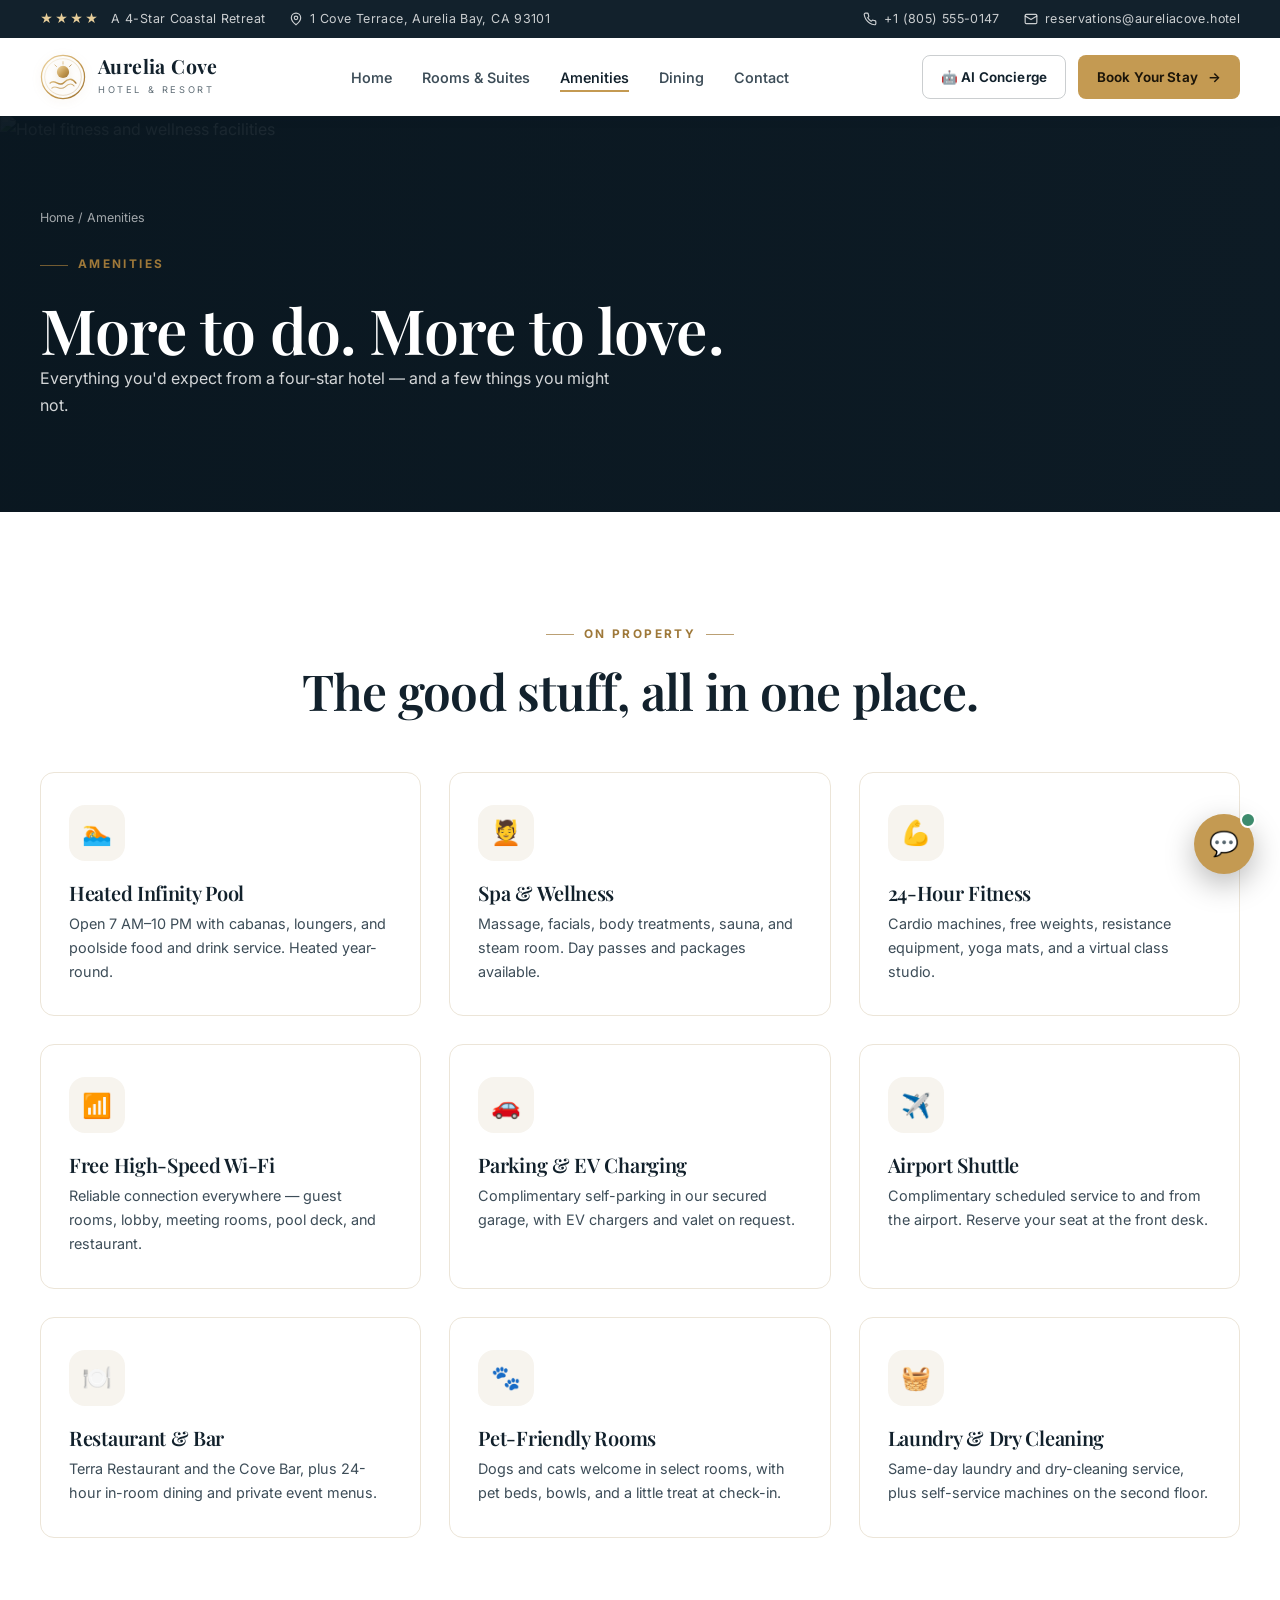
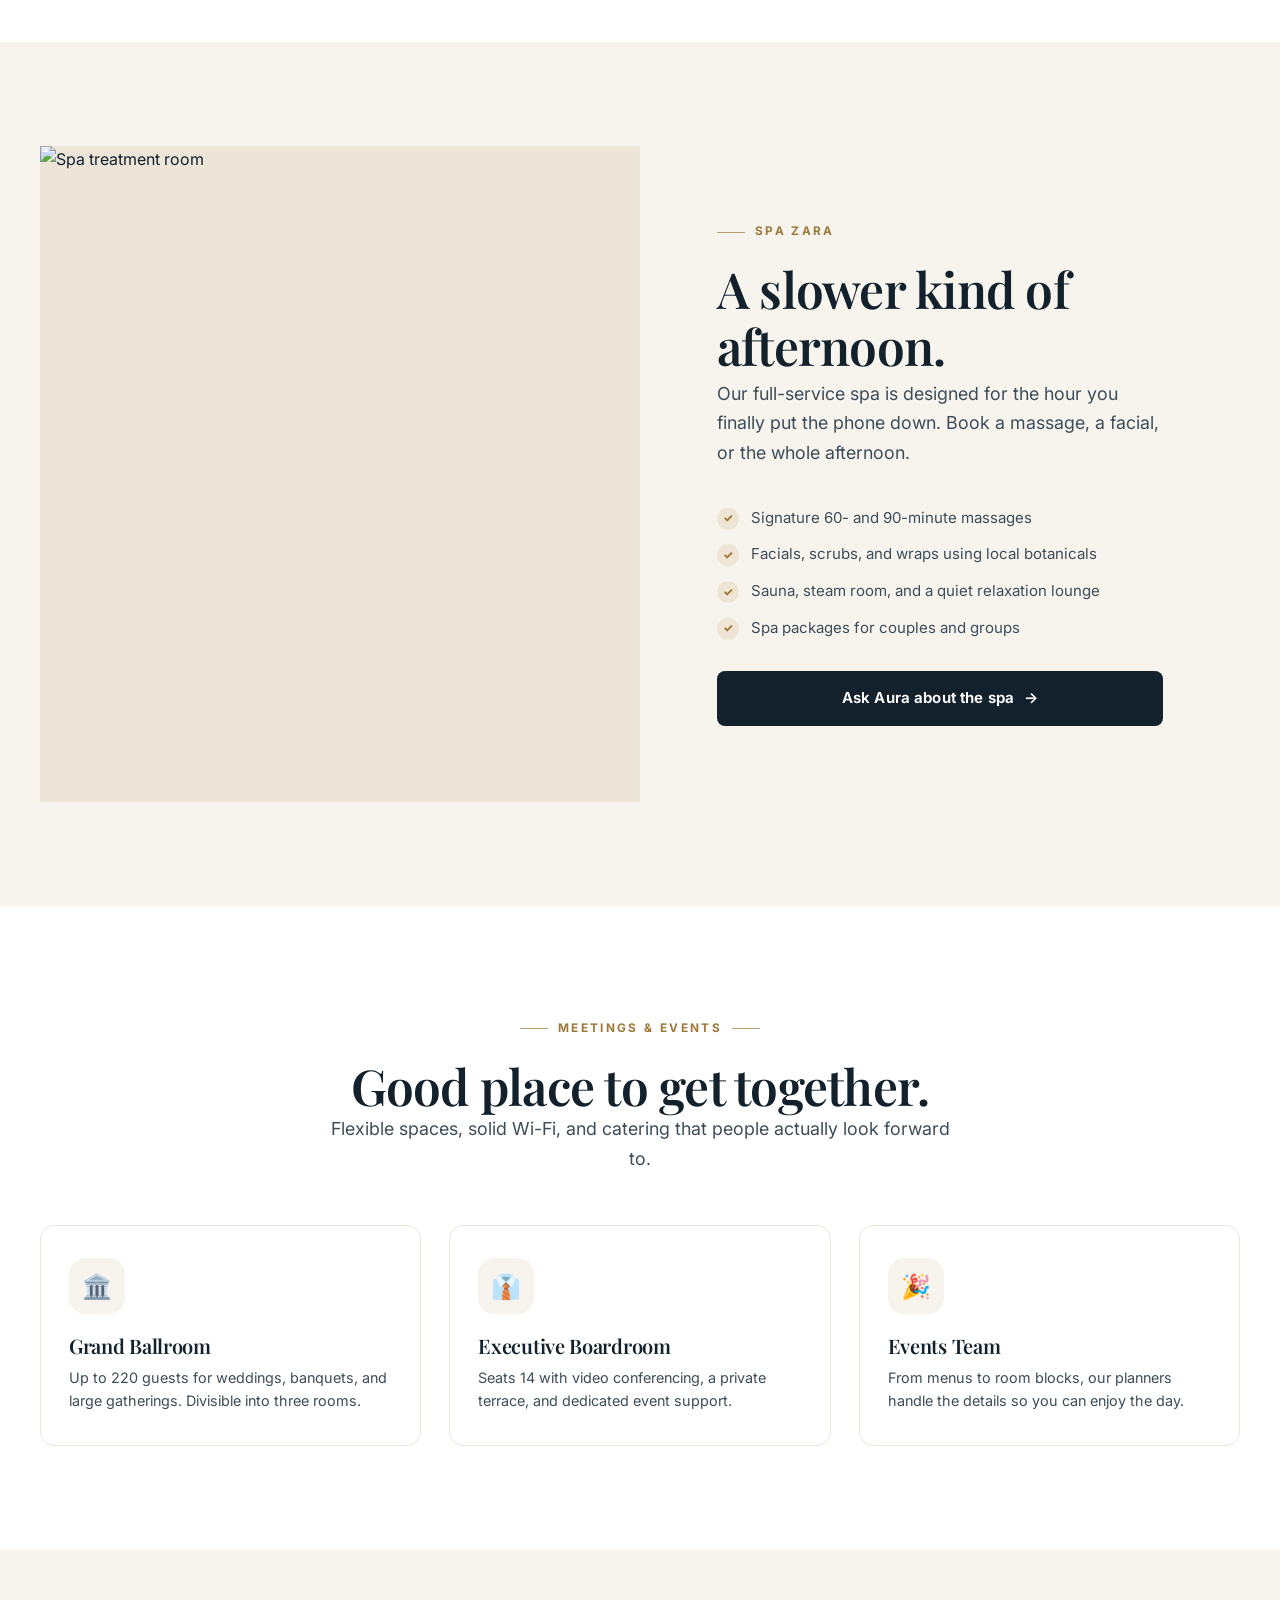
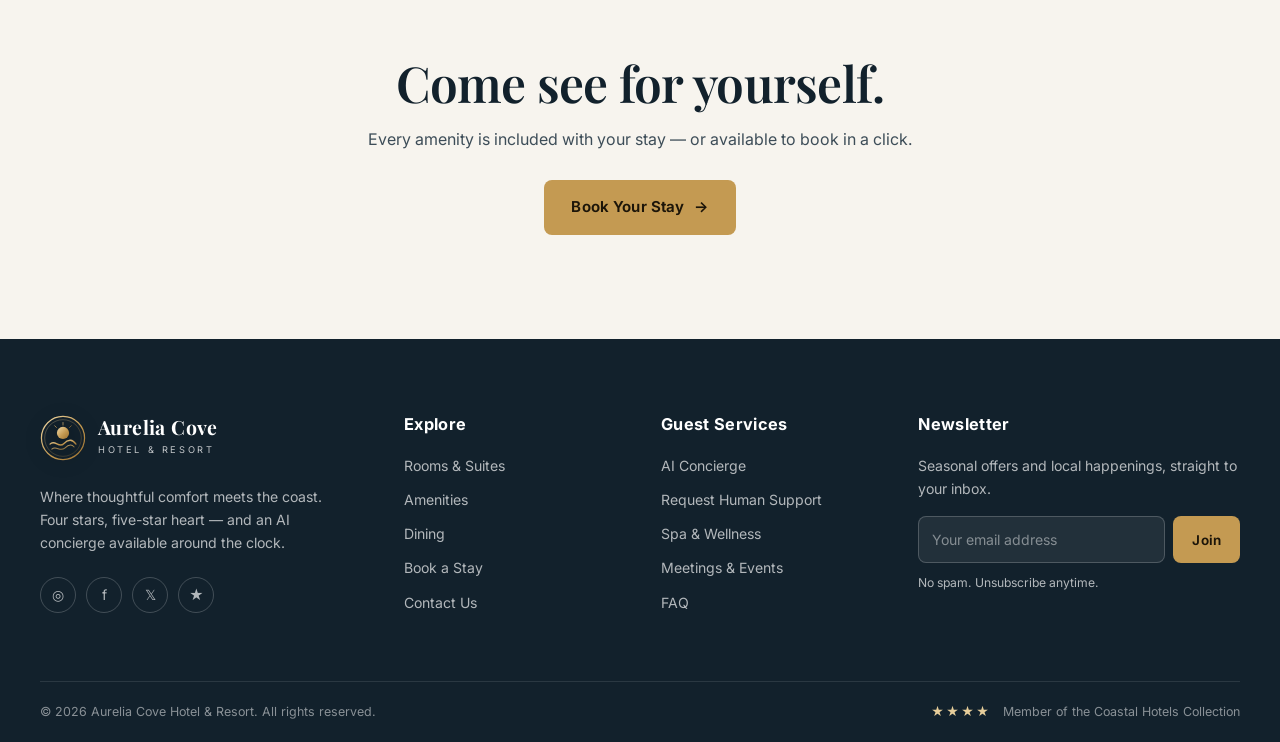
==== commit 1a7da76d: "Rebrand to Aurelia Cove with custom emblem and Aura concierge" ====
--- a/amenities.html
+++ b/amenities.html
@@ -3,9 +3,10 @@
 <head>
   <meta charset="UTF-8">
   <meta name="viewport" content="width=device-width, initial-scale=1.0">
-  <meta name="description" content="Bella Vista amenities: infinity pool, spa, fitness, dining, free Wi-Fi, parking, shuttle and more.">
+  <meta name="description" content="Aurelia Cove amenities: infinity pool, spa, fitness, dining, free Wi-Fi, parking, shuttle and more.">
+  <link rel="icon" type="image/svg+xml" href="assets/logo.svg">
   <meta name="theme-color" content="#12212c">
-  <title>Amenities | Bella Vista Hotel</title>
+  <title>Amenities | Aurelia Cove Hotel</title>
   <link rel="preconnect" href="https://fonts.googleapis.com">
   <link rel="preconnect" href="https://fonts.gstatic.com" crossorigin>
   <link href="https://fonts.googleapis.com/css2?family=Inter:wght@400;500;600;700&family=Playfair+Display:ital,wght@0,500;0,600;0,700;1,500&display=swap" rel="stylesheet">
@@ -39,7 +40,7 @@
           <div class="amenity-card reveal"><div class="ico">📶</div><h3>Free High-Speed Wi-Fi</h3><p>Reliable connection everywhere — guest rooms, lobby, meeting rooms, pool deck, and restaurant.</p></div>
           <div class="amenity-card reveal"><div class="ico">🚗</div><h3>Parking &amp; EV Charging</h3><p>Complimentary self-parking in our secured garage, with EV chargers and valet on request.</p></div>
           <div class="amenity-card reveal"><div class="ico">✈️</div><h3>Airport Shuttle</h3><p>Complimentary scheduled service to and from the airport. Reserve your seat at the front desk.</p></div>
-          <div class="amenity-card reveal"><div class="ico">🍽️</div><h3>Restaurant &amp; Bar</h3><p>Terra Restaurant and the Vista Bar, plus 24-hour in-room dining and private event menus.</p></div>
+          <div class="amenity-card reveal"><div class="ico">🍽️</div><h3>Restaurant &amp; Bar</h3><p>Terra Restaurant and the Cove Bar, plus 24-hour in-room dining and private event menus.</p></div>
           <div class="amenity-card reveal"><div class="ico">🐾</div><h3>Pet-Friendly Rooms</h3><p>Dogs and cats welcome in select rooms, with pet beds, bowls, and a little treat at check-in.</p></div>
           <div class="amenity-card reveal"><div class="ico">🧺</div><h3>Laundry &amp; Dry Cleaning</h3><p>Same-day laundry and dry-cleaning service, plus self-service machines on the second floor.</p></div>
         </div>
@@ -59,7 +60,7 @@
             <li>Sauna, steam room, and a quiet relaxation lounge</li>
             <li>Spa packages for couples and groups</li>
           </ul>
-          <button class="btn btn--ink" data-chat-open>Ask Bella about the spa <span class="arrow">→</span></button>
+          <button class="btn btn--ink" data-chat-open>Ask Aura about the spa <span class="arrow">→</span></button>
         </div>
       </div>
     </section>
--- a/css/styles.css
+++ b/css/styles.css
@@ -1,5 +1,5 @@
 /* ==========================================================================
-   Bella Vista Hotel — Core Stylesheet
+   Aurelia Cove Hotel — Core Stylesheet
    Standalone, dependency-free. Tweak the tokens in :root to rebrand.
    ========================================================================== */
 
@@ -116,11 +116,11 @@
 .navbar { height: var(--nav-h); display: flex; align-items: center; justify-content: space-between; gap: 24px; }
 .logo { display: inline-flex; align-items: center; gap: 12px; flex-shrink: 0; }
 .logo-mark {
-  width: 42px; height: 42px; border: 1.5px solid var(--gold); border-radius: 50%;
-  display: grid; place-items: center; font-family: var(--serif); font-size: 1.02rem; color: #7a5a26;
-  position: relative;
-}
-.logo-mark::after { content: ""; position: absolute; inset: 3px; border: 1px solid rgba(196,154,82,.35); border-radius: 50%; }
+  width: 46px; height: 46px; flex: 0 0 46px;
+  filter: drop-shadow(0 2px 4px rgba(154,111,46,.18));
+  transition: transform .35s ease;
+}
+.logo:hover .logo-mark { transform: rotate(-8deg) scale(1.05); }
 .logo-text strong { display: block; font-family: var(--serif); font-size: 1.22rem; line-height: 1; letter-spacing: .02em; }
 .logo-text small { display: block; font-size: .58rem; letter-spacing: .28em; text-transform: uppercase; color: var(--muted); margin-top: 5px; }
 .nav-links { display: flex; align-items: center; gap: 30px; }
@@ -337,7 +337,7 @@
 .footer-grid { display: grid; grid-template-columns: 1.5fr 1fr 1fr 1.2fr; gap: 44px; padding-bottom: 56px; }
 .site-footer .logo-text strong { color: #fff; }
 .site-footer .logo-text small { color: rgba(255,255,255,.75); }
-.site-footer .logo-mark { color: var(--gold-light); border-color: var(--gold-light); }
+.site-footer .logo-mark { filter: drop-shadow(0 2px 8px rgba(0,0,0,.3)); }
 .footer-grid h3 { color: #fff; font-size: 1.02rem; margin-bottom: 20px; font-family: var(--sans); font-weight: 700; letter-spacing: .02em; }
 .footer-grid ul li { margin-bottom: 11px; }
 .footer-grid ul a:hover { color: var(--gold-light); }
